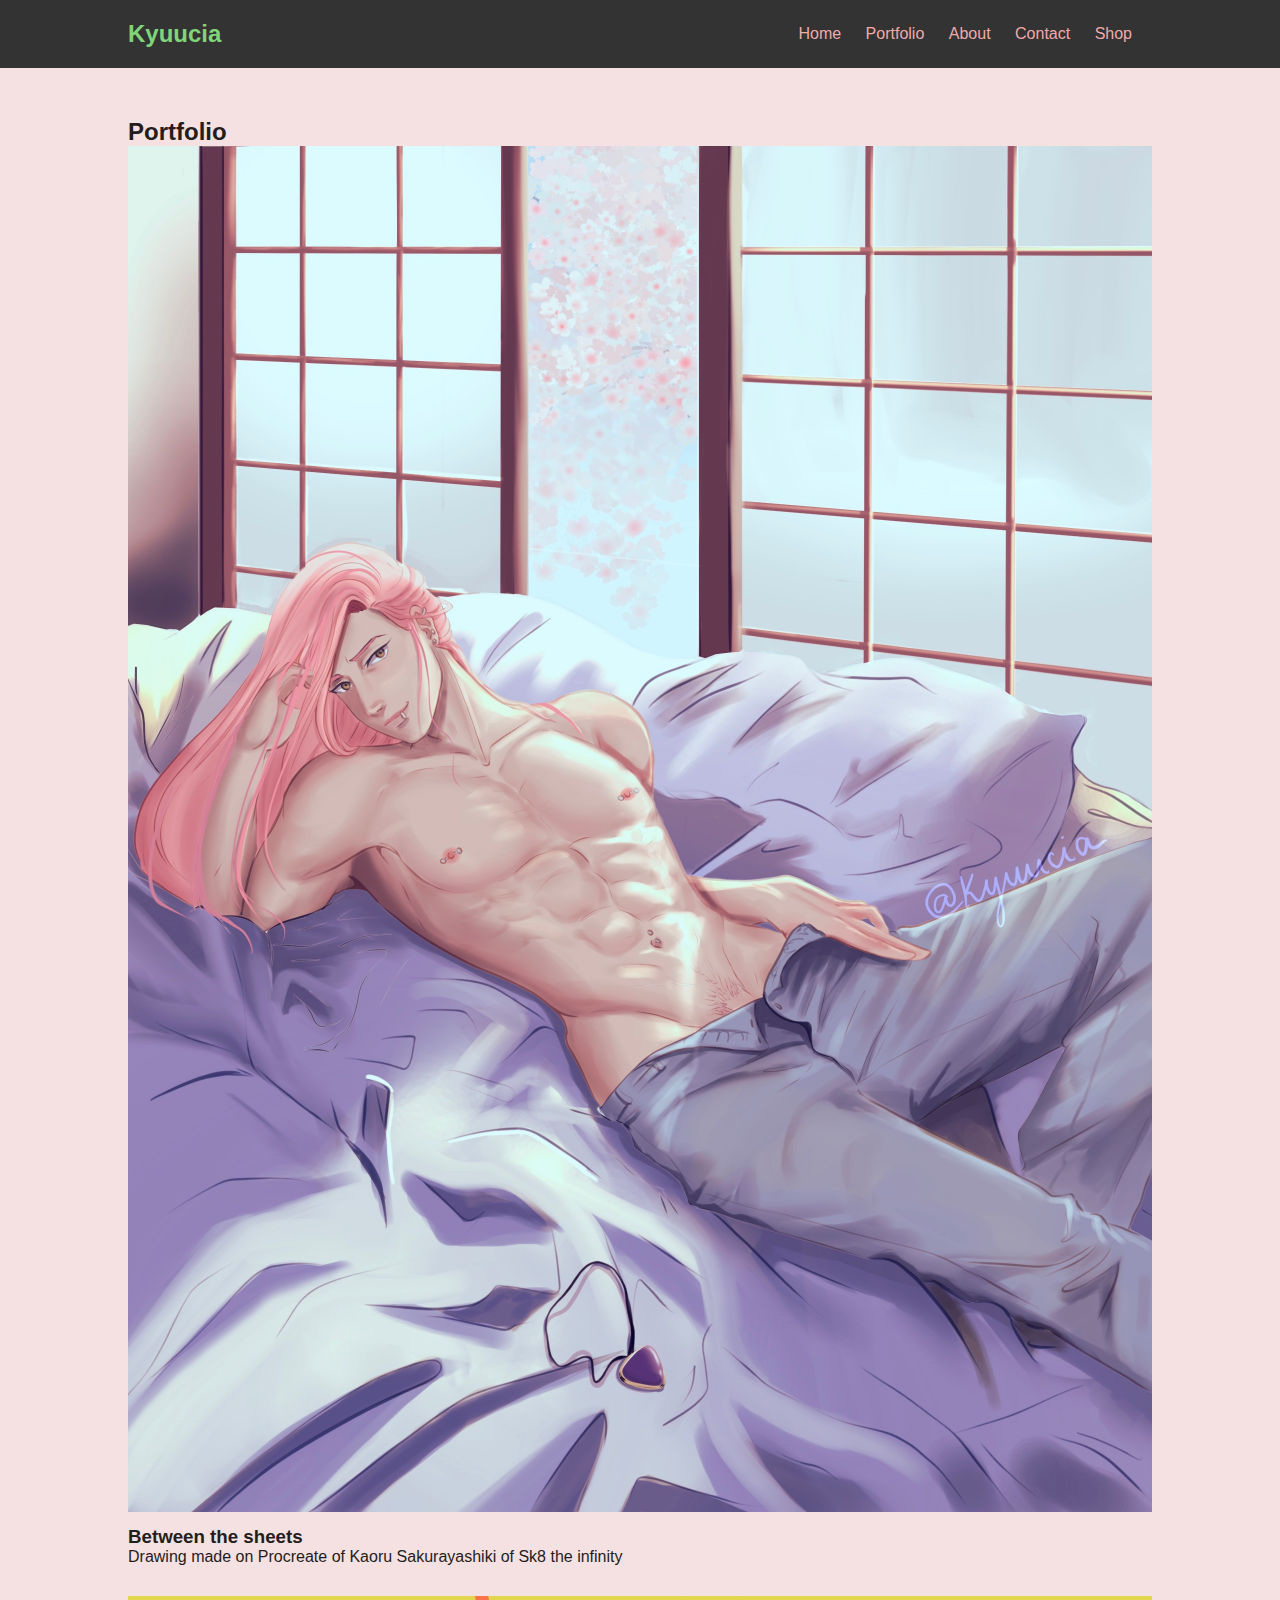
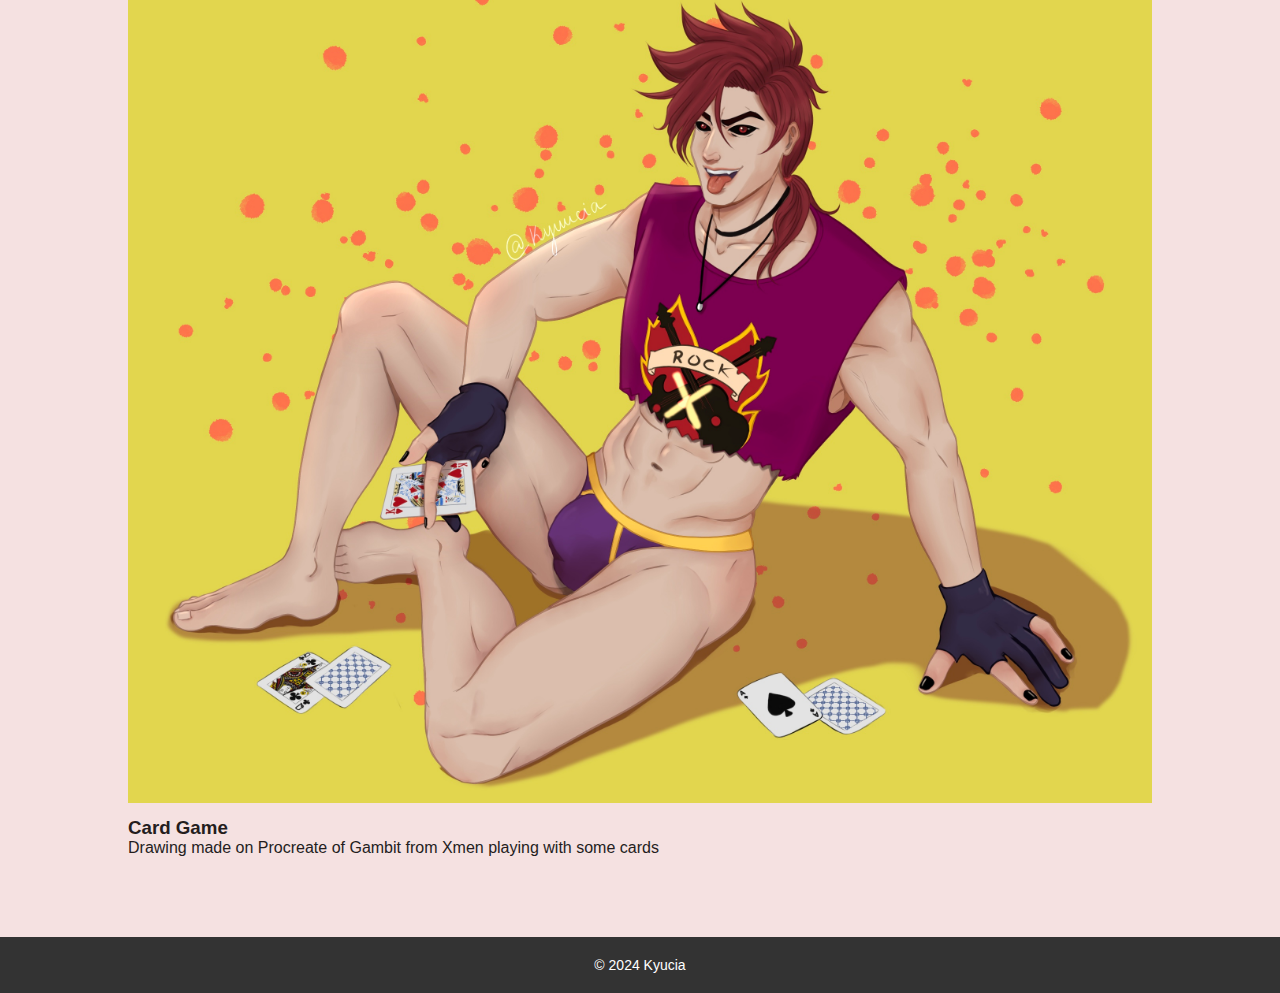
==== portfolio.html @ 32964cfa "first commit" ====
<!DOCTYPE html>
<html lang="en">
<head>
    <meta charset="UTF-8">
    <meta name="viewport" content="width=device-width, initial-scale=1.0">
    <title>Portfolio</title>
    <link rel="stylesheet" href="styles.css"> <!-- Link your stylesheet here -->
    <style>
        .project {
            margin-bottom: 30px;
        }
        .project img {
            max-width: 100%;
            height: auto;
        }
        .project-description {
            margin-top: 10px;
        }
    </style>
</head>
<body>
    <header class="header">
        <div class="container">
            <h1 class="logo">Kyuucia</h1>
            <nav class="nav">
                <ul>
                    <li><a href="index.html">Home</a></li>
                    <li><a href="portfolio.html">Portfolio</a></li>
                    <li><a href="about.html">About</a></li>
                    <li><a href="/Contact/contact.html">Contact</a></li>
                    <li><a href="shop.html">Shop</a></li>
                </ul>
            </nav>
        </div>
    </header>

    <section id="portfolio" class="section">
        <div class="container">
            <h2>Portfolio</h2>
            <div class="project">
                <img src="assets/images/Between the sheets.jpg" alt="Kaoru lying on the sheets of his room">
                <div class="project-description">
                    <h3>Between the sheets</h3>
                    <p>Drawing made on Procreate of Kaoru Sakurayashiki of Sk8 the infinity</p>
                </div>
            </div>
            <div class="project">
                <img src="assets/images/Card Game.jpg" alt="Gambit from Xmen playing with some cards">
                <div class="project-description">
                    <h3>Card Game</h3>
                    <p>Drawing made on Procreate of Gambit from Xmen playing with some cards</p>
                </div>
            </div>
            <!-- Add more projects as needed -->
        </div>
    </section>

    <footer class="footer">
        <div class="container">
            <p>&copy; 2024 Kyucia</p>
        </div>
    </footer>

    <script src="script.js"></script>
</body>
</html>
---- styles.css ----
* {
    margin: 0;
    padding: 0;
    box-sizing: border-box;
}

/* Body styles */
body {
    font-family: Arial, sans-serif;
    background-color: #f5e1e1;
    color: #241d1d;
}

/* Header styles */
.header {
    background-color: #333;
    color: #80d479;
    padding: 20px 0;
}

.header .container {
    display: flex;
    justify-content: space-between;
    align-items: center;
}

.header .logo {
    font-size: 24px;
}

.header .nav ul {
    list-style-type: none;
}

.header .nav ul li {
    display: inline-block;
    margin-right: 20px;
}

.header .nav ul li a {
    color: #f0aaaa;
    text-decoration: none;
    font-size: 16px;
}

/* Main section styles */
.section {
    padding: 50px 0;
}

.container {
    width: 80%;
    margin: 0 auto;
}

/* Hero section styles */
.hero {
    background-image: url('hero-background.jpg');
    background-size: cover;
    background-position: center;
    text-align: center;
    padding: 100px 0;
    color: #fff;
}

.hero h1 {
    font-size: 48px;
    margin-bottom: 20px;
}

.hero p {
    font-size: 20px;
    margin-bottom: 40px;
}

/* Call to action button */
.btn {
    display: inline-block;
    background-color: #FF6F61;
    color: #fff;
    font-size: 16px;
    padding: 10px 20px;
    text-decoration: none;
    border-radius: 5px;
    transition: background-color 0.3s ease;
}

.btn:hover {
    background-color: #D6514E;
}

/* Footer styles */
.footer {
    background-color: #333;
    color: #fff;
    padding: 20px 0;
    text-align: center;
}

.footer p {
    font-size: 14px;
}

.footer a {
    color: #fff;
    text-decoration: none;
}
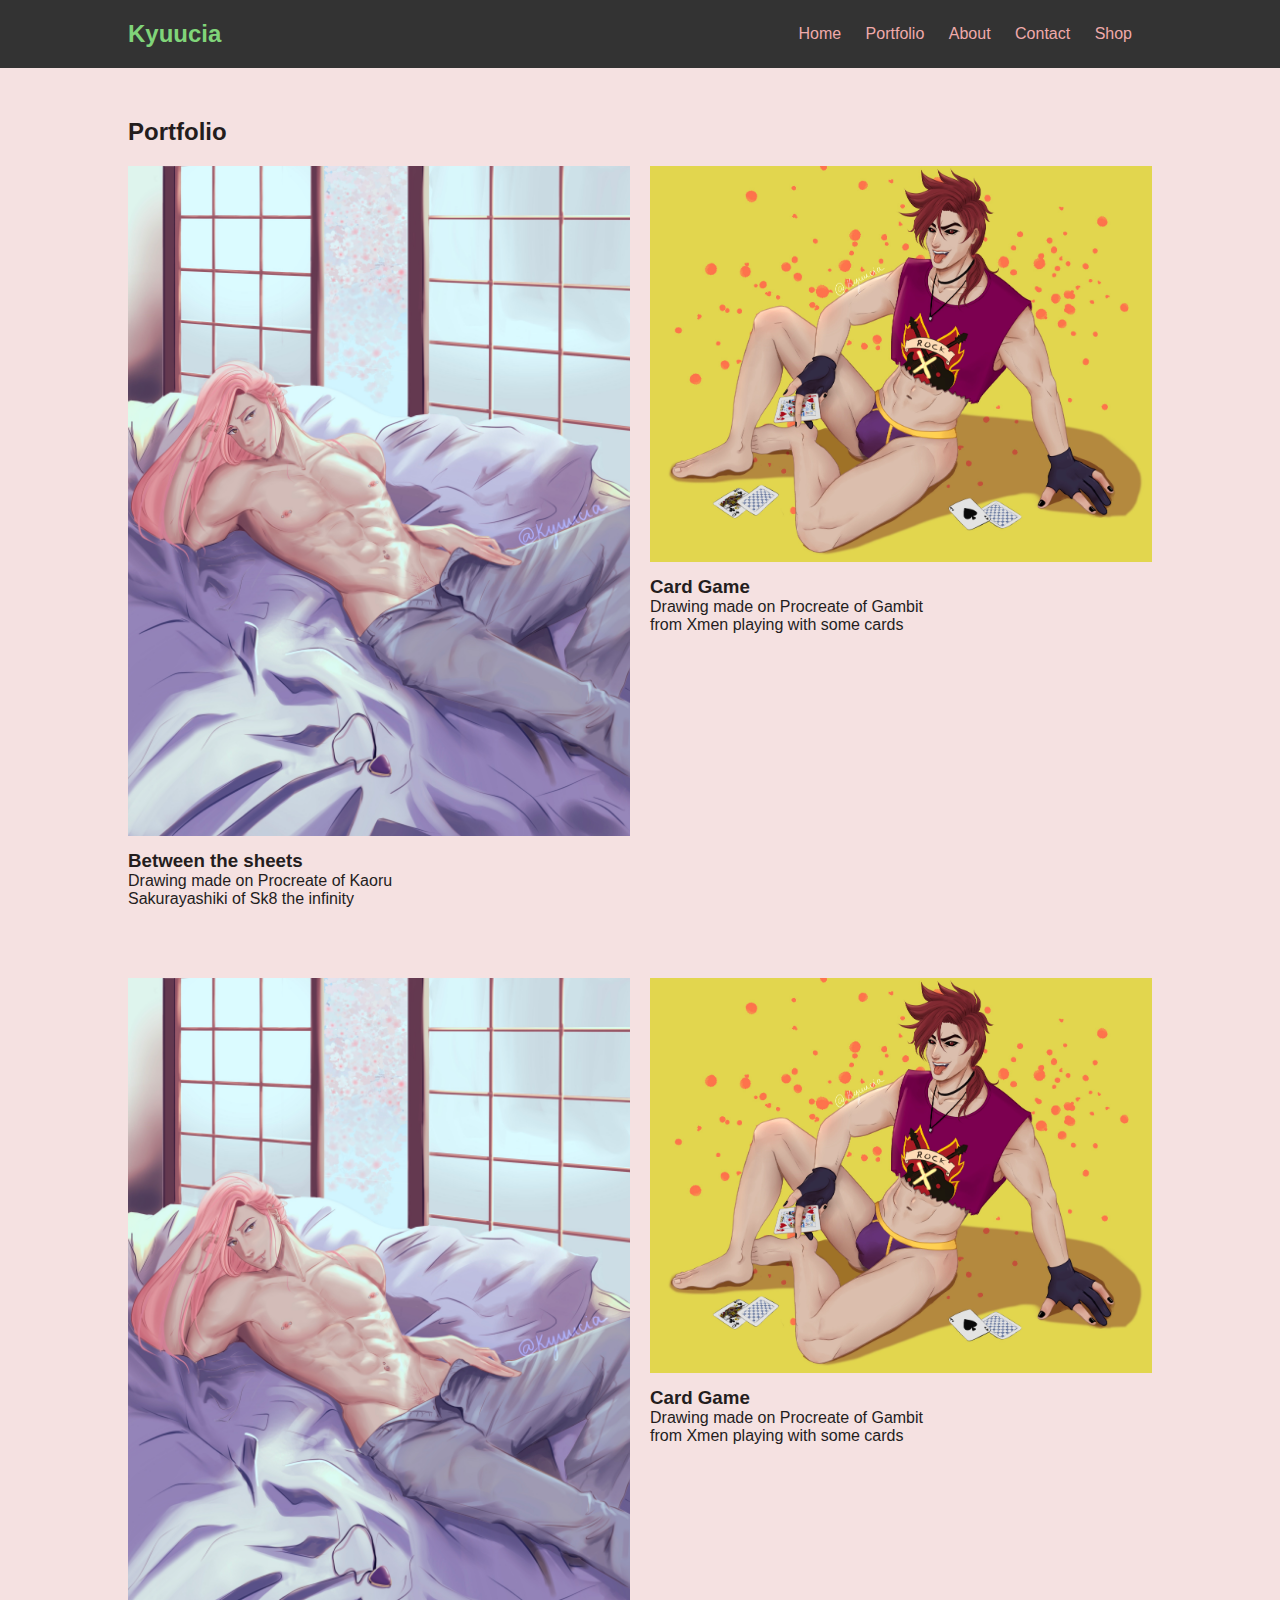
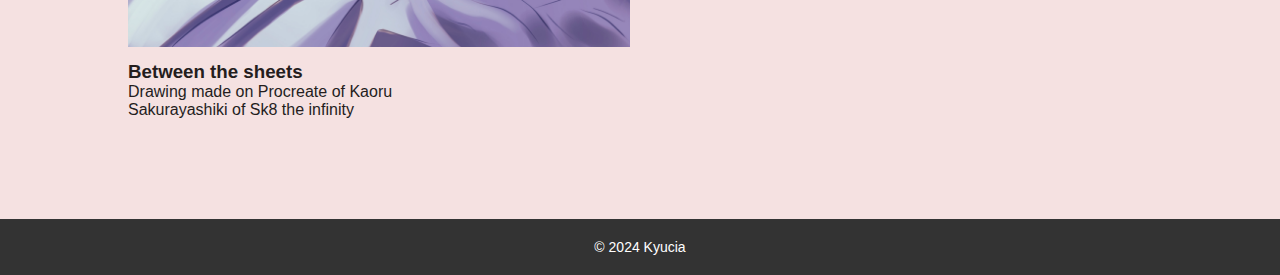
==== commit 9391b71b: "Rows and dicks" ====
--- a/portfolio.html
+++ b/portfolio.html
@@ -37,7 +37,8 @@
     <section id="portfolio" class="section">
         <div class="container">
             <h2>Portfolio</h2>
-            <div class="project">
+            <div class="row">
+              <div class="project">
                 <img src="assets/images/Between the sheets.jpg" alt="Kaoru lying on the sheets of his room">
                 <div class="project-description">
                     <h3>Between the sheets</h3>
@@ -50,7 +51,25 @@
                     <h3>Card Game</h3>
                     <p>Drawing made on Procreate of Gambit from Xmen playing with some cards</p>
                 </div>
+            </div>  
             </div>
+            <div class="row">
+                <div class="project">
+                  <img src="assets/images/Between the sheets.jpg" alt="Kaoru lying on the sheets of his room">
+                  <div class="project-description">
+                      <h3>Between the sheets</h3>
+                      <p>Drawing made on Procreate of Kaoru Sakurayashiki of Sk8 the infinity</p>
+                  </div>
+              </div>
+              <div class="project">
+                  <img src="assets/images/Card Game.jpg" alt="Gambit from Xmen playing with some cards">
+                  <div class="project-description">
+                      <h3>Card Game</h3>
+                      <p>Drawing made on Procreate of Gambit from Xmen playing with some cards</p>
+                  </div>
+              </div>  
+              </div>
+            
             <!-- Add more projects as needed -->
         </div>
     </section>
--- a/styles.css
+++ b/styles.css
@@ -105,4 +105,17 @@
 .footer a {
     color: #fff;
     text-decoration: none;
+}
+
+.row {
+    display: flex;
+    gap: 20px;
+    width: 100%;
+    padding: 20px 0px;
+    flex-wrap: wrap;
+}
+
+.row div  {
+    flex: 1 auto;
+    width: 300px;
 }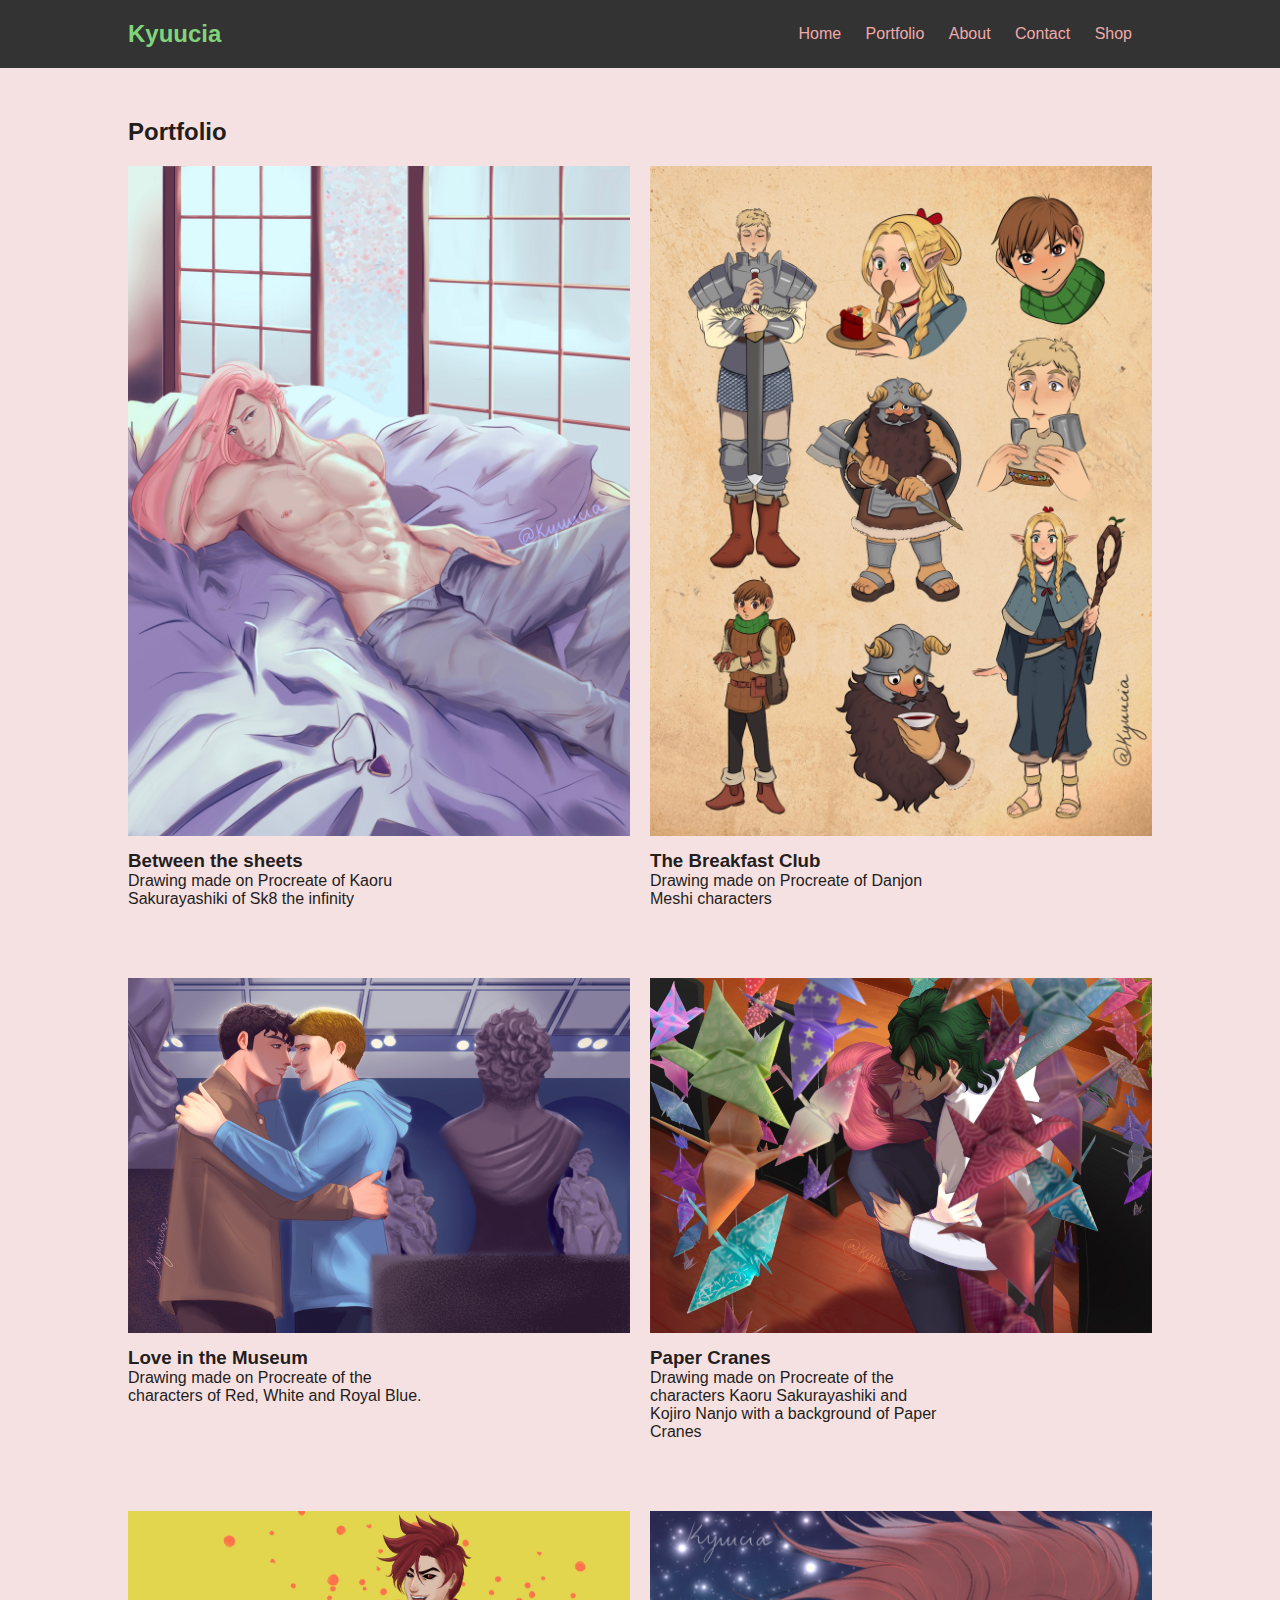
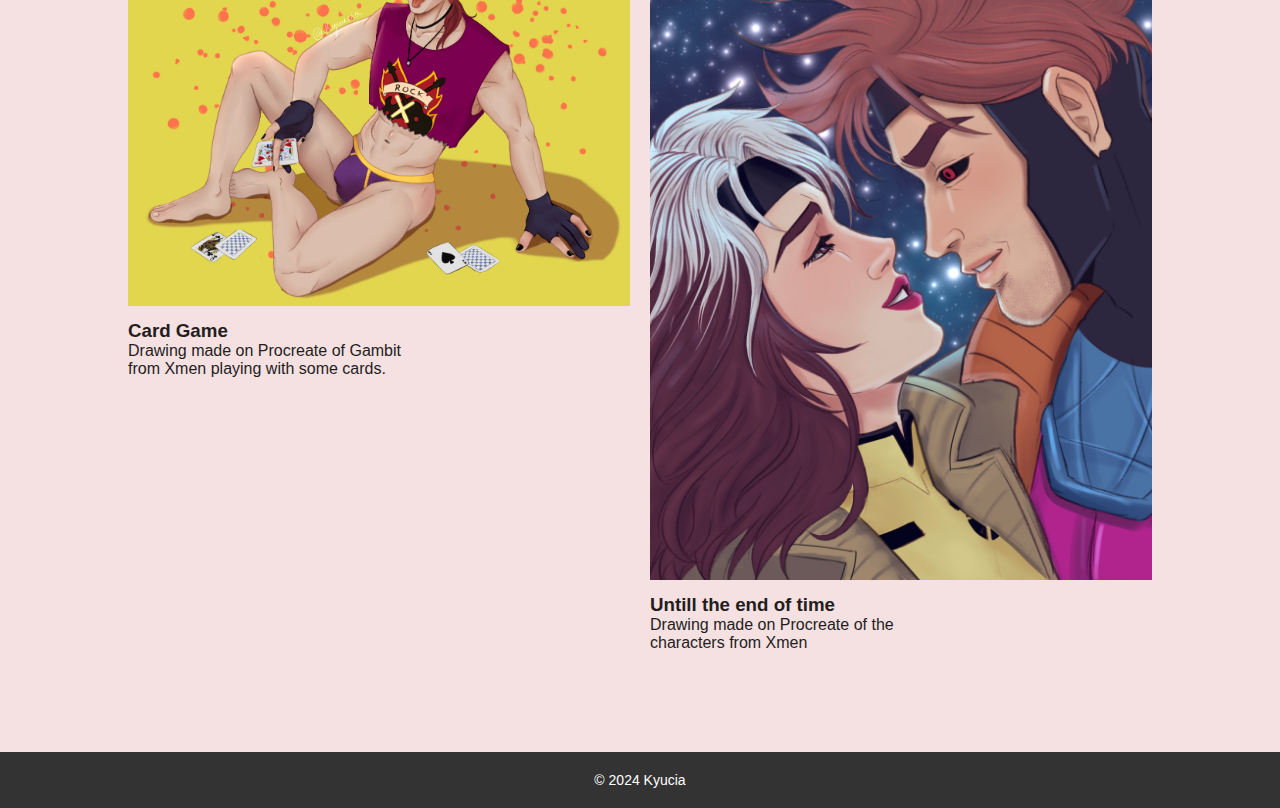
==== commit c702915c: "Portfolio 2" ====
--- a/portfolio.html
+++ b/portfolio.html
@@ -46,29 +46,46 @@
                 </div>
             </div>
             <div class="project">
-                <img src="assets/images/Card Game.jpg" alt="Gambit from Xmen playing with some cards">
+                <img src="assets/images/The Breakfast Club.jpg" alt="The Breakfast Club from Danjon Meshi">
                 <div class="project-description">
-                    <h3>Card Game</h3>
-                    <p>Drawing made on Procreate of Gambit from Xmen playing with some cards</p>
+                    <h3>The Breakfast Club</h3>
+                    <p>Drawing made on Procreate of Danjon Meshi characters</p>
                 </div>
             </div>  
             </div>
             <div class="row">
                 <div class="project">
-                  <img src="assets/images/Between the sheets.jpg" alt="Kaoru lying on the sheets of his room">
+                  <img src="assets/images/Love in the Museum.jpg" alt="Red, White and Royal Blue scene">
                   <div class="project-description">
-                      <h3>Between the sheets</h3>
-                      <p>Drawing made on Procreate of Kaoru Sakurayashiki of Sk8 the infinity</p>
+                      <h3>Love in the Museum</h3>
+                      <p>Drawing made on Procreate of the characters of Red, White and Royal Blue.</p>
                   </div>
               </div>
               <div class="project">
-                  <img src="assets/images/Card Game.jpg" alt="Gambit from Xmen playing with some cards">
+                  <img src="assets/images/Papel Cranes.jpg" alt="Drawing of the characters of Sk8 the infinity in a background of paper cranes">
+                  <div class="project-description">
+                      <h3>Paper Cranes</h3>
+                      <p>Drawing made on Procreate of the characters Kaoru Sakurayashiki and Kojiro Nanjo with a background of Paper Cranes</p>
+                  </div>
+             </div>
+             </div>          
+            <div class="row">
+                <div class="project">
+                  <img src="assets/images/Card Game.jpg" alt="Gambit from Xmen playing with his cards">
                   <div class="project-description">
                       <h3>Card Game</h3>
-                      <p>Drawing made on Procreate of Gambit from Xmen playing with some cards</p>
+                      <p>Drawing made on Procreate of Gambit from Xmen playing with some cards.</p>
                   </div>
-              </div>  
               </div>
+              <div class="project">
+                  <img src="assets/images/Till the end of time.jpg" alt="Drawing of Gambit and his girlfriend">
+                  <div class="project-description">
+                      <h3>Untill the end of time</h3>
+                      <p>Drawing made on Procreate of the characters from Xmen</p>
+                  </div>
+            </div>               
+ 
+            </div>
             
             <!-- Add more projects as needed -->
         </div>
